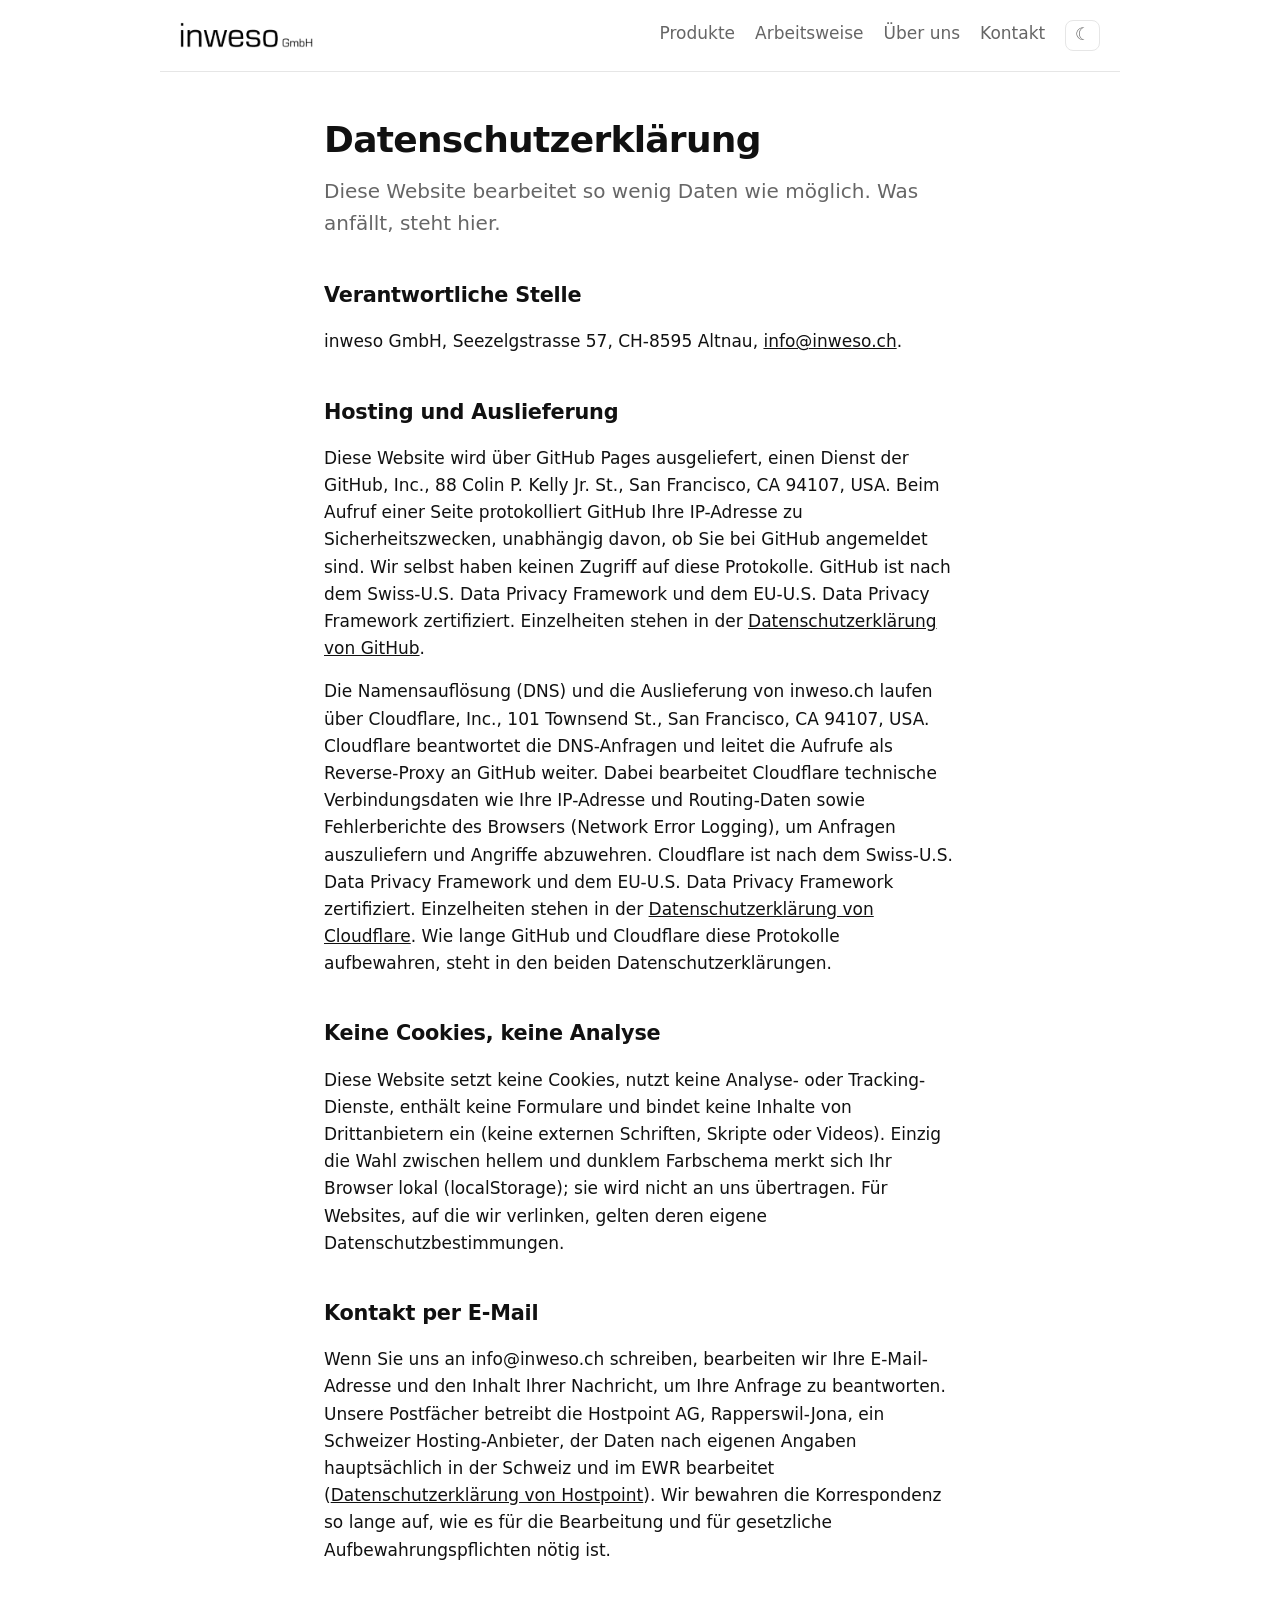
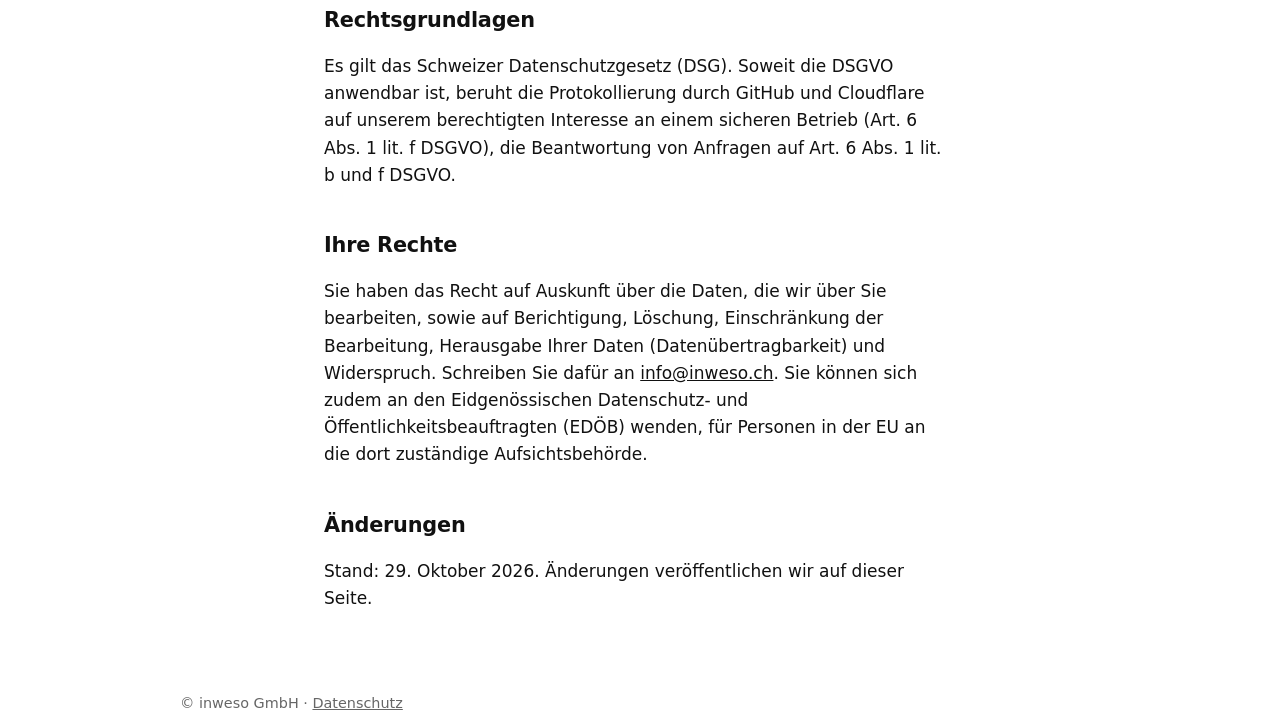
==== datenschutz.html @ fa0cbc53 "Replace the 2013 Bootstrap site with one static page I dropped the Jade/Stylus/Grunt toolchain, Boot" ====
<!doctype html>
<html lang="de">
<head>
  <meta charset="utf-8">
  <meta name="viewport" content="width=device-width, initial-scale=1">
  <title>Datenschutz: inweso GmbH</title>
  <meta name="description" content="Datenschutzerklärung der Website inweso.ch der inweso GmbH.">
  <link rel="canonical" href="https://inweso.ch/datenschutz.html">
  <link rel="icon" href="favicon.ico">
  <link rel="stylesheet" href="style.css">
  <script src="theme.js"></script>
</head>
<body>
  <header class="wrap">
    <nav aria-label="Hauptnavigation">
      <a href="/"><img src="img/inweso.png" alt="inweso GmbH" width="333" height="64"></a>
      <ul>
        <li><a href="/#produkte">Produkte</a></li>
        <li><a href="/#arbeitsweise">Arbeitsweise</a></li>
        <li><a href="/#ueber-uns">Über uns</a></li>
        <li><a href="/#kontakt">Kontakt</a></li>
        <li><button id="theme" type="button" aria-label="Hell oder dunkel umschalten" title="Hell oder dunkel"></button></li>
      </ul>
    </nav>
  </header>

  <main class="wrap prose">
    <h1>Datenschutzerklärung</h1>
    <p class="lead">Diese Website bearbeitet so wenig Daten wie möglich. Was anfällt, steht hier.</p>

    <h2>Verantwortliche Stelle</h2>
    <p>inweso GmbH, Seezelgstrasse 57, CH-8595 Altnau, <a href="mailto:info@inweso.ch">info@inweso.ch</a>.</p>

    <h2>Hosting und Auslieferung</h2>
    <p>Diese Website wird über GitHub Pages ausgeliefert, einen Dienst der GitHub, Inc., 88 Colin P. Kelly Jr. St., San Francisco, CA 94107, USA. Beim Aufruf einer Seite protokolliert GitHub Ihre IP-Adresse zu Sicherheitszwecken, unabhängig davon, ob Sie bei GitHub angemeldet sind. Wir selbst haben keinen Zugriff auf diese Protokolle. GitHub ist nach dem Swiss-U.S. Data Privacy Framework und dem EU-U.S. Data Privacy Framework zertifiziert. Einzelheiten stehen in der <a href="https://docs.github.com/de/site-policy/privacy-policies/github-general-privacy-statement">Datenschutzerklärung von GitHub</a>.</p>
    <p>Die Namensauflösung (DNS) und die Auslieferung von inweso.ch laufen über Cloudflare, Inc., 101 Townsend St., San Francisco, CA 94107, USA. Cloudflare beantwortet die DNS-Anfragen und leitet die Aufrufe als Reverse-Proxy an GitHub weiter. Dabei bearbeitet Cloudflare technische Verbindungsdaten wie Ihre IP-Adresse und Routing-Daten sowie Fehlerberichte des Browsers (Network Error Logging), um Anfragen auszuliefern und Angriffe abzuwehren. Cloudflare ist nach dem Swiss-U.S. Data Privacy Framework und dem EU-U.S. Data Privacy Framework zertifiziert. Einzelheiten stehen in der <a href="https://www.cloudflare.com/privacypolicy/">Datenschutzerklärung von Cloudflare</a>. Wie lange GitHub und Cloudflare diese Protokolle aufbewahren, steht in den beiden Datenschutzerklärungen.</p>

    <h2>Keine Cookies, keine Analyse</h2>
    <p>Diese Website setzt keine Cookies, nutzt keine Analyse- oder Tracking-Dienste, enthält keine Formulare und bindet keine Inhalte von Drittanbietern ein (keine externen Schriften, Skripte oder Videos). Einzig die Wahl zwischen hellem und dunklem Farbschema merkt sich Ihr Browser lokal (localStorage); sie wird nicht an uns übertragen. Für Websites, auf die wir verlinken, gelten deren eigene Datenschutzbestimmungen.</p>

    <h2>Kontakt per E-Mail</h2>
    <p>Wenn Sie uns an info@inweso.ch schreiben, bearbeiten wir Ihre E-Mail-Adresse und den Inhalt Ihrer Nachricht, um Ihre Anfrage zu beantworten. Unsere Postfächer betreibt die Hostpoint AG, Rapperswil-Jona, ein Schweizer Hosting-Anbieter, der Daten nach eigenen Angaben hauptsächlich in der Schweiz und im EWR bearbeitet (<a href="https://www.hostpoint.ch/hostpoint/kontakt-agb.html#datenschutz">Datenschutzerklärung von Hostpoint</a>). Wir bewahren die Korrespondenz so lange auf, wie es für die Bearbeitung und für gesetzliche Aufbewahrungspflichten nötig ist.</p>

    <h2>Rechtsgrundlagen</h2>
    <p>Es gilt das Schweizer Datenschutzgesetz (DSG). Soweit die DSGVO anwendbar ist, beruht die Protokollierung durch GitHub und Cloudflare auf unserem berechtigten Interesse an einem sicheren Betrieb (Art. 6 Abs. 1 lit. f DSGVO), die Beantwortung von Anfragen auf Art. 6 Abs. 1 lit. b und f DSGVO.</p>

    <h2>Ihre Rechte</h2>
    <p>Sie haben das Recht auf Auskunft über die Daten, die wir über Sie bearbeiten, sowie auf Berichtigung, Löschung, Einschränkung der Bearbeitung, Herausgabe Ihrer Daten (Datenübertragbarkeit) und Widerspruch. Schreiben Sie dafür an <a href="mailto:info@inweso.ch">info@inweso.ch</a>. Sie können sich zudem an den Eidgenössischen Datenschutz- und Öffentlichkeitsbeauftragten (EDÖB) wenden, für Personen in der EU an die dort zuständige Aufsichtsbehörde.</p>

    <h2>Änderungen</h2>
    <p>Stand: 29. Oktober 2026. Änderungen veröffentlichen wir auf dieser Seite.</p>
  </main>

  <footer class="wrap">© inweso GmbH · <a href="datenschutz.html">Datenschutz</a></footer>
</body>
</html>
---- style.css ----
/* light tokens; the dark set follows the system setting unless data-theme on <html> says otherwise (theme.js) */
:root {
  --bg: #fff;
  --fg: #111;
  --muted: #666;
  --line: #e6e6e6;
  --card: #f6f6f6;
  --accent: #f90;
  --logo-invert: 0;
  --theme-icon: "☾";
  color-scheme: light dark;
}
@media (prefers-color-scheme: dark) {
  :root:not([data-theme="light"]) {
    --bg: #111;
    --fg: #eee;
    --muted: #9a9a9a;
    --line: #2a2a2a;
    --card: #1a1a1a;
    --logo-invert: 1;
    --theme-icon: "☀";
  }
}
:root[data-theme="dark"] {
  --bg: #111;
  --fg: #eee;
  --muted: #9a9a9a;
  --line: #2a2a2a;
  --card: #1a1a1a;
  --logo-invert: 1;
  --theme-icon: "☀";
}
* { box-sizing: border-box; }
@media (prefers-reduced-motion: no-preference) { html { scroll-behavior: smooth; } }
body {
  margin: 0;
  background: var(--bg);
  color: var(--fg);
  font: 17px/1.6 system-ui, -apple-system, "Segoe UI", Roboto, sans-serif;
  -webkit-font-smoothing: antialiased;
}
a { color: inherit; }
a:focus-visible, .btn:focus-visible, #theme:focus-visible { outline: 2px solid var(--fg); outline-offset: 3px; }
.wrap { max-width: 60rem; margin: 0 auto; padding: 0 1.25rem; }

header { border-bottom: 1px solid var(--line); }
nav { display: flex; flex-wrap: wrap; align-items: center; gap: 1.5rem; padding: 1.25rem 0; }
nav img { height: 1.6rem; width: auto; display: block; filter: invert(var(--logo-invert)); }
nav ul { display: flex; flex-wrap: wrap; gap: .5rem 1.25rem; margin: 0 0 0 auto; padding: 0; list-style: none; white-space: nowrap; }
nav a { text-decoration: none; color: var(--muted); }
nav a:hover { color: var(--fg); }
#theme {
  background: none; border: 1px solid var(--line); border-radius: .5rem;
  color: var(--muted); font: inherit; line-height: 1.4; padding: .15rem .55rem; cursor: pointer;
}
#theme::before { content: var(--theme-icon); }
#theme:hover { color: var(--fg); border-color: var(--fg); }

h1, h2, h3 { hyphens: auto; overflow-wrap: break-word; }
h1 { font-size: clamp(2.25rem, 6vw, 3.75rem); line-height: 1.1; letter-spacing: -0.02em; margin: 0 0 1rem; }
h2 { font-size: 1.75rem; letter-spacing: -0.01em; margin: 0 0 1rem; }
h3 { font-size: 1.2rem; margin: 0 0 .5rem; }
p { margin: 0 0 1rem; max-width: 42rem; }
.lead { font-size: 1.25rem; color: var(--muted); max-width: 38rem; }

section { padding: 4rem 0; border-bottom: 1px solid var(--line); }
section:last-of-type { border-bottom: 0; }
.hero { padding: 6rem 0 5rem; }
.actions { display: flex; flex-wrap: wrap; gap: .75rem; margin-top: 2rem; }
.btn {
  display: inline-block; padding: .75rem 1.25rem; border-radius: .5rem;
  text-decoration: none; font-weight: 600; border: 1px solid var(--fg);
}
.btn.primary { background: var(--fg); color: var(--bg); }
.btn:hover { border-color: var(--accent); }
.btn.primary:hover { background: var(--accent); border-color: var(--accent); color: #111; }

.grid { display: grid; grid-template-columns: repeat(auto-fit, minmax(16rem, 1fr)); gap: 1.25rem; }
.grid.two { grid-template-columns: repeat(auto-fit, minmax(min(22rem, 100%), 1fr)); }
.card { background: var(--card); border-radius: .75rem; padding: 1.75rem; }
.card p { color: var(--muted); }
.card a { font-weight: 600; text-decoration: none; }
.card a::after { content: " →" / ""; color: var(--accent); }

/* the privacy page: one column of text */
.prose { max-width: 42rem; padding-top: 3rem; padding-bottom: 4rem; }
.prose h1 { font-size: 2.25rem; }
.prose h2 { font-size: 1.3rem; margin-top: 2.5rem; }

address { font-style: normal; }
.register { margin-top: 1rem; color: var(--muted); font-size: .9rem; }
footer { padding: 2rem 0 3rem; color: var(--muted); font-size: .9rem; }
@media (max-width: 36rem) { nav ul { gap: .9rem; font-size: .95rem; } }
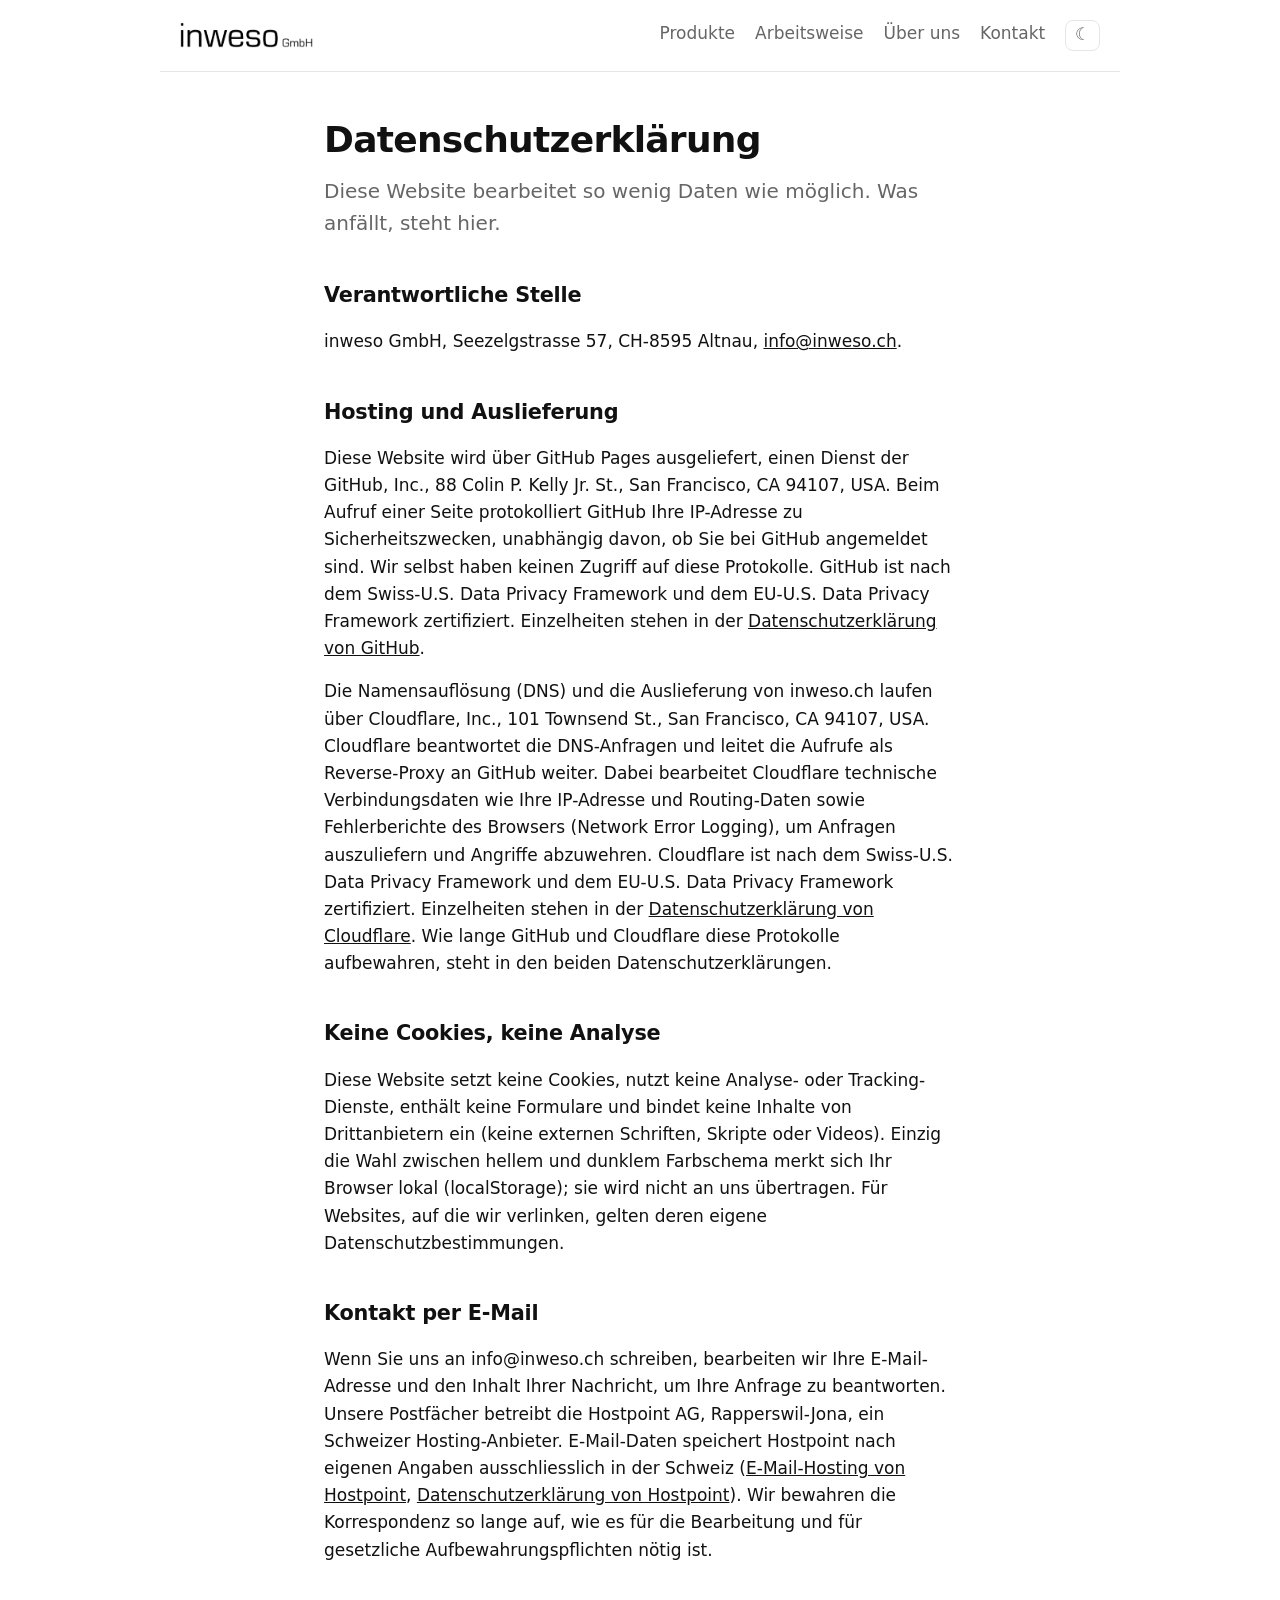
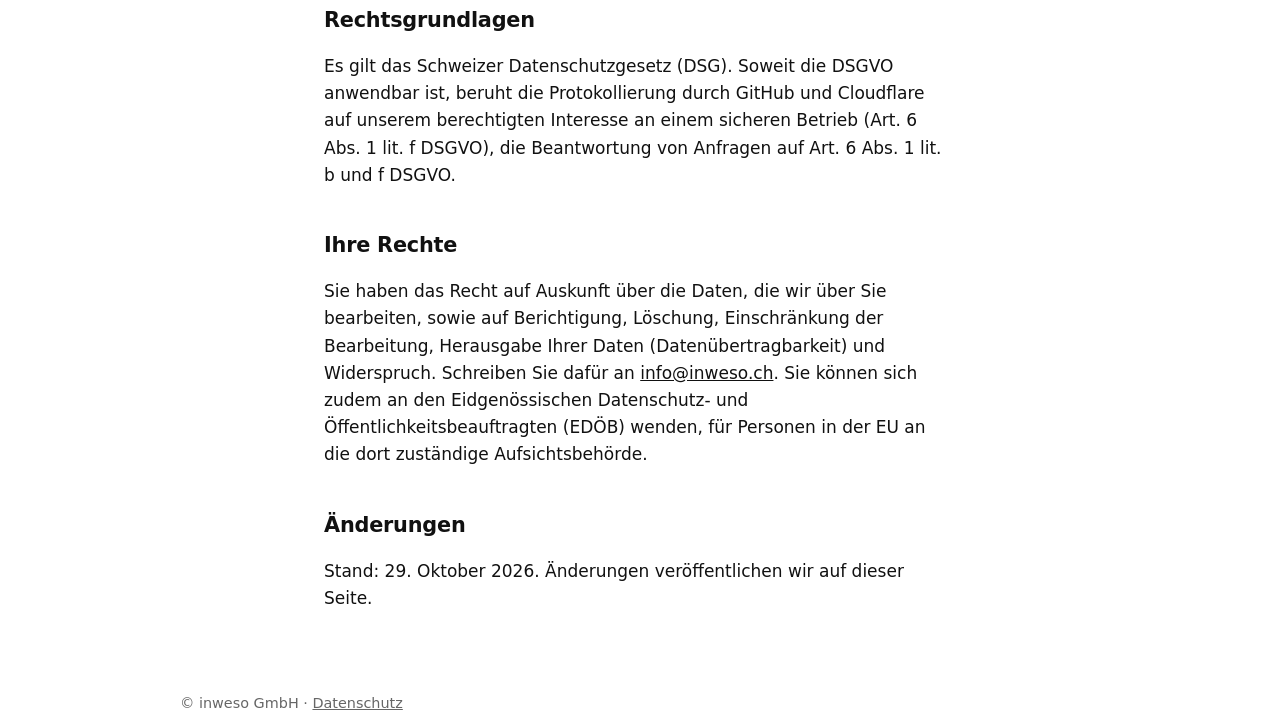
==== commit fca981a2: "Privacy notice: Hostpoint e-mail data stored only in Switzerland I now quote Hostpoint's e-mail host" ====
--- a/datenschutz.html
+++ b/datenschutz.html
@@ -39,7 +39,7 @@
     <p>Diese Website setzt keine Cookies, nutzt keine Analyse- oder Tracking-Dienste, enthält keine Formulare und bindet keine Inhalte von Drittanbietern ein (keine externen Schriften, Skripte oder Videos). Einzig die Wahl zwischen hellem und dunklem Farbschema merkt sich Ihr Browser lokal (localStorage); sie wird nicht an uns übertragen. Für Websites, auf die wir verlinken, gelten deren eigene Datenschutzbestimmungen.</p>
 
     <h2>Kontakt per E-Mail</h2>
-    <p>Wenn Sie uns an info@inweso.ch schreiben, bearbeiten wir Ihre E-Mail-Adresse und den Inhalt Ihrer Nachricht, um Ihre Anfrage zu beantworten. Unsere Postfächer betreibt die Hostpoint AG, Rapperswil-Jona, ein Schweizer Hosting-Anbieter, der Daten nach eigenen Angaben hauptsächlich in der Schweiz und im EWR bearbeitet (<a href="https://www.hostpoint.ch/hostpoint/kontakt-agb.html#datenschutz">Datenschutzerklärung von Hostpoint</a>). Wir bewahren die Korrespondenz so lange auf, wie es für die Bearbeitung und für gesetzliche Aufbewahrungspflichten nötig ist.</p>
+    <p>Wenn Sie uns an info@inweso.ch schreiben, bearbeiten wir Ihre E-Mail-Adresse und den Inhalt Ihrer Nachricht, um Ihre Anfrage zu beantworten. Unsere Postfächer betreibt die Hostpoint AG, Rapperswil-Jona, ein Schweizer Hosting-Anbieter. E-Mail-Daten speichert Hostpoint nach eigenen Angaben ausschliesslich in der Schweiz (<a href="https://www.hostpoint.ch/email/">E-Mail-Hosting von Hostpoint</a>, <a href="https://www.hostpoint.ch/hostpoint/kontakt-agb.html#datenschutz">Datenschutzerklärung von Hostpoint</a>). Wir bewahren die Korrespondenz so lange auf, wie es für die Bearbeitung und für gesetzliche Aufbewahrungspflichten nötig ist.</p>
 
     <h2>Rechtsgrundlagen</h2>
     <p>Es gilt das Schweizer Datenschutzgesetz (DSG). Soweit die DSGVO anwendbar ist, beruht die Protokollierung durch GitHub und Cloudflare auf unserem berechtigten Interesse an einem sicheren Betrieb (Art. 6 Abs. 1 lit. f DSGVO), die Beantwortung von Anfragen auf Art. 6 Abs. 1 lit. b und f DSGVO.</p>
